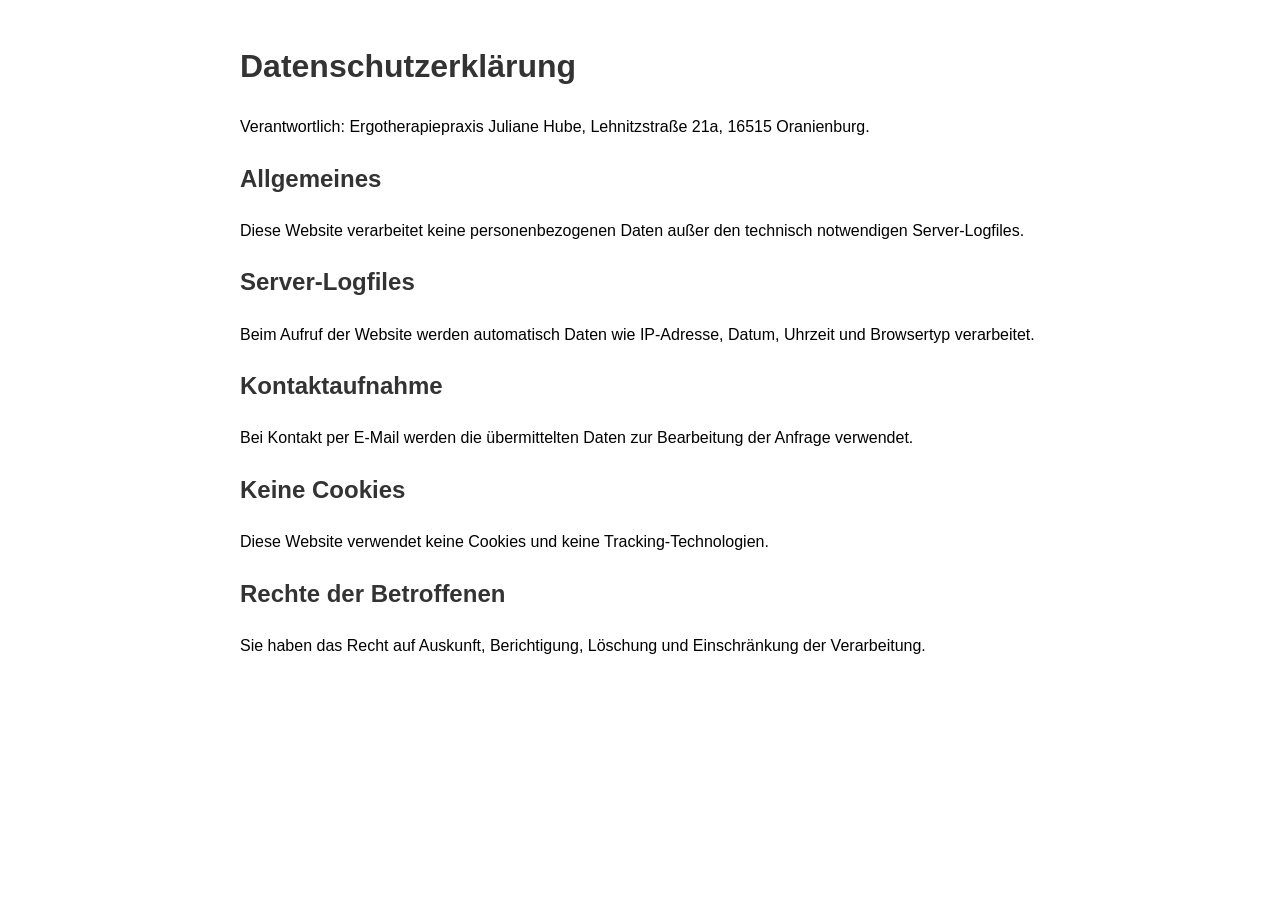
==== datenschutz.html @ e22d0649 "Create datenschutz.html" ====
<!DOCTYPE html>
<html lang="de">
<head>
  <meta charset="UTF-8">
  <title>Datenschutz</title>
  <link rel="stylesheet" href="css/style.css">
</head>
<body>

<h1>Datenschutzerklärung</h1>

<p>Verantwortlich: Ergotherapiepraxis Juliane Hube, Lehnitzstraße 21a, 16515 Oranienburg.</p>

<h2>Allgemeines</h2>
<p>Diese Website verarbeitet keine personenbezogenen Daten außer den technisch notwendigen Server-Logfiles.</p>

<h2>Server-Logfiles</h2>
<p>Beim Aufruf der Website werden automatisch Daten wie IP-Adresse, Datum, Uhrzeit und Browsertyp verarbeitet.</p>

<h2>Kontaktaufnahme</h2>
<p>Bei Kontakt per E-Mail werden die übermittelten Daten zur Bearbeitung der Anfrage verwendet.</p>

<h2>Keine Cookies</h2>
<p>Diese Website verwendet keine Cookies und keine Tracking-Technologien.</p>

<h2>Rechte der Betroffenen</h2>
<p>Sie haben das Recht auf Auskunft, Berichtigung, Löschung und Einschränkung der Verarbeitung.</p>

</body>
</html>
---- css/style.css ----
body {
  font-family: sans-serif;
  max-width: 800px;
  margin: auto;
  padding: 20px;
  line-height: 1.6;
}

header, nav, footer {
  margin-bottom: 20px;
}

nav a {
  margin-right: 15px;
  text-decoration: none;
  color: #0066aa;
}

h1, h2, h3 {
  color: #333;
}
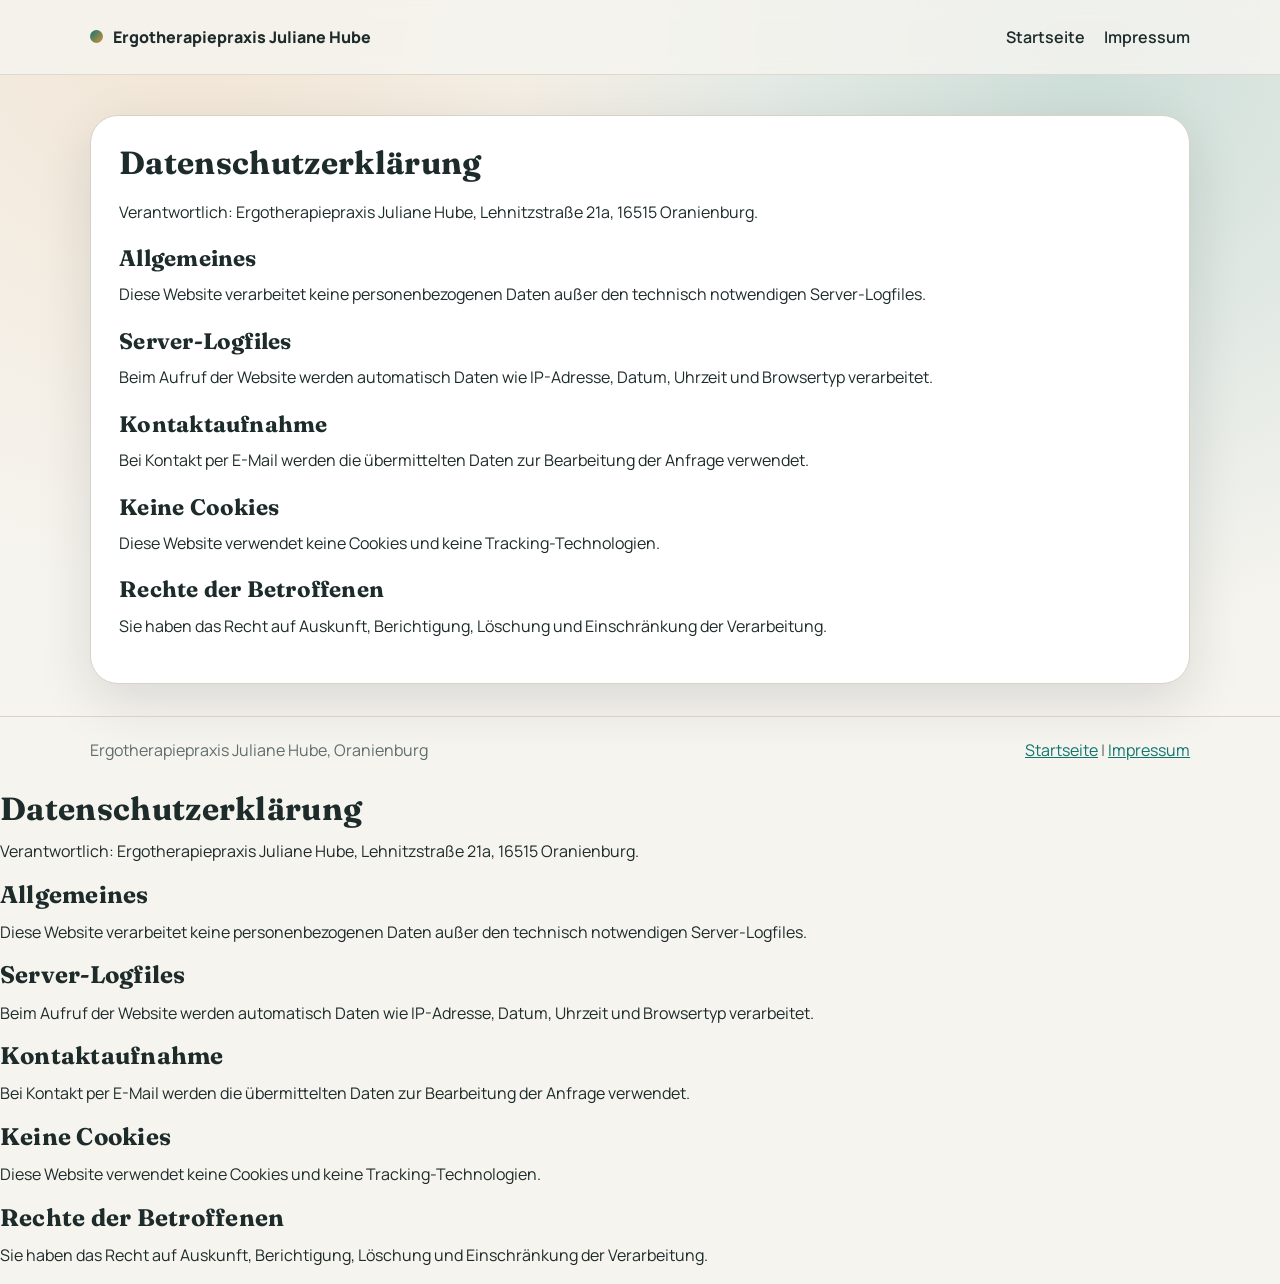
==== commit fe364d69: "Update datenschutz.html" ====
--- a/datenschutz.html
+++ b/datenschutz.html
@@ -1,3 +1,57 @@
+<!DOCTYPE html>
+<html lang="de">
+<head>
+  <meta charset="UTF-8">
+  <meta name="viewport" content="width=device-width, initial-scale=1.0">
+  <title>Datenschutz | Ergotherapiepraxis Juliane Hube</title>
+  <link rel="preconnect" href="https://fonts.googleapis.com">
+  <link rel="preconnect" href="https://fonts.gstatic.com" crossorigin>
+  <link href="https://fonts.googleapis.com/css2?family=Manrope:wght@400;500;600;700;800&family=Fraunces:opsz,wght@9..144,600;9..144,700&display=swap" rel="stylesheet">
+  <link rel="stylesheet" href="css/style.css">
+</head>
+<body class="legal-page">
+  <header class="site-header">
+    <div class="container nav-wrap">
+      <a class="brand" href="index.html" aria-label="Zur Startseite">
+        <span class="brand-dot" aria-hidden="true"></span>
+        <span>Ergotherapiepraxis Juliane Hube</span>
+      </a>
+      <nav class="main-nav" aria-label="Seitennavigation">
+        <a href="index.html">Startseite</a>
+        <a href="impressum.html">Impressum</a>
+      </nav>
+    </div>
+  </header>
+
+  <main class="container legal-main">
+    <h1>Datenschutzerklärung</h1>
+
+    <p>Verantwortlich: Ergotherapiepraxis Juliane Hube, Lehnitzstraße 21a, 16515 Oranienburg.</p>
+
+    <h2>Allgemeines</h2>
+    <p>Diese Website verarbeitet keine personenbezogenen Daten außer den technisch notwendigen Server-Logfiles.</p>
+
+    <h2>Server-Logfiles</h2>
+    <p>Beim Aufruf der Website werden automatisch Daten wie IP-Adresse, Datum, Uhrzeit und Browsertyp verarbeitet.</p>
+
+    <h2>Kontaktaufnahme</h2>
+    <p>Bei Kontakt per E-Mail werden die übermittelten Daten zur Bearbeitung der Anfrage verwendet.</p>
+
+    <h2>Keine Cookies</h2>
+    <p>Diese Website verwendet keine Cookies und keine Tracking-Technologien.</p>
+
+    <h2>Rechte der Betroffenen</h2>
+    <p>Sie haben das Recht auf Auskunft, Berichtigung, Löschung und Einschränkung der Verarbeitung.</p>
+  </main>
+
+  <footer class="site-footer">
+    <div class="container footer-inner">
+      <p>Ergotherapiepraxis Juliane Hube, Oranienburg</p>
+      <p><a href="index.html">Startseite</a> | <a href="impressum.html">Impressum</a></p>
+    </div>
+  </footer>
+</body>
+</html>
 <!DOCTYPE html>
 <html lang="de">
 <head>
--- a/css/style.css
+++ b/css/style.css
@@ -1,21 +1,416 @@
+:root {
+  --bg: #f6f4ef;
+  --surface: #ffffff;
+  --surface-alt: #f0ebe2;
+  --text: #1d2b2a;
+  --muted: #5f6d6b;
+  --primary: #0f766e;
+  --primary-strong: #0a5954;
+  --accent: #d78f3e;
+  --border: #d8d2c6;
+  --shadow: 0 18px 55px rgba(14, 28, 26, 0.12);
+  --radius-l: 28px;
+  --radius-m: 18px;
+}
+
+* {
+  box-sizing: border-box;
+}
+
+html {
+  scroll-behavior: smooth;
+}
+
 body {
-  font-family: sans-serif;
-  max-width: 800px;
-  margin: auto;
-  padding: 20px;
-  line-height: 1.6;
-}
-
-header, nav, footer {
-  margin-bottom: 20px;
-}
-
-nav a {
-  margin-right: 15px;
+  margin: 0;
+  color: var(--text);
+  font-family: "Manrope", "Segoe UI", sans-serif;
+  line-height: 1.65;
+  background:
+    radial-gradient(circle at 15% 0%, rgba(215, 143, 62, 0.15), transparent 35%),
+    radial-gradient(circle at 85% 5%, rgba(15, 118, 110, 0.18), transparent 35%),
+    var(--bg);
+}
+
+h1,
+h2,
+h3 {
+  font-family: "Fraunces", Georgia, serif;
+  letter-spacing: 0.01em;
+  margin: 0 0 0.6rem;
+  line-height: 1.2;
+}
+
+p {
+  margin: 0 0 1rem;
+}
+
+a {
+  color: var(--primary);
+}
+
+.container {
+  width: min(1100px, calc(100% - 2rem));
+  margin: 0 auto;
+}
+
+.bg-shape {
+  position: fixed;
+  z-index: -1;
+  border-radius: 50%;
+  filter: blur(1px);
+  opacity: 0.8;
+}
+
+.bg-shape-a {
+  width: 340px;
+  height: 340px;
+  top: -150px;
+  right: -100px;
+  background: linear-gradient(135deg, #d78f3e, #f6c27a);
+}
+
+.bg-shape-b {
+  width: 260px;
+  height: 260px;
+  bottom: 10%;
+  left: -120px;
+  background: linear-gradient(135deg, #0f766e, #42a59c);
+}
+
+.site-header {
+  position: sticky;
+  top: 0;
+  z-index: 20;
+  backdrop-filter: blur(8px);
+  background: rgba(246, 244, 239, 0.82);
+  border-bottom: 1px solid rgba(216, 210, 198, 0.8);
+}
+
+.nav-wrap {
+  min-height: 74px;
+  display: flex;
+  align-items: center;
+  justify-content: space-between;
+  gap: 1rem;
+}
+
+.brand {
+  display: inline-flex;
+  align-items: center;
+  gap: 0.6rem;
+  color: var(--text);
+  font-weight: 800;
   text-decoration: none;
-  color: #0066aa;
-}
-
-h1, h2, h3 {
-  color: #333;
-}
+}
+
+.brand-dot {
+  width: 13px;
+  height: 13px;
+  border-radius: 50%;
+  background: linear-gradient(135deg, var(--primary), var(--accent));
+}
+
+.main-nav {
+  display: flex;
+  gap: 1.2rem;
+}
+
+.main-nav a {
+  color: var(--text);
+  text-decoration: none;
+  font-weight: 600;
+  transition: color 160ms ease;
+}
+
+.main-nav a:hover,
+.main-nav a:focus-visible {
+  color: var(--primary);
+}
+
+.hero {
+  padding: 4.5rem 0 2.5rem;
+}
+
+.hero-grid {
+  display: grid;
+  grid-template-columns: 1.2fr 0.9fr;
+  gap: 2rem;
+  align-items: stretch;
+}
+
+.eyebrow {
+  margin: 0 0 0.7rem;
+  text-transform: uppercase;
+  font-size: 0.8rem;
+  letter-spacing: 0.18em;
+  color: var(--muted);
+  font-weight: 700;
+}
+
+.hero h1 {
+  font-size: clamp(2rem, 3.5vw, 3.4rem);
+}
+
+.lead {
+  font-size: 1.13rem;
+  color: #2f3f3d;
+  max-width: 60ch;
+}
+
+.hero-actions {
+  display: flex;
+  flex-wrap: wrap;
+  gap: 0.8rem;
+  margin-top: 1.6rem;
+}
+
+.btn {
+  display: inline-flex;
+  align-items: center;
+  justify-content: center;
+  text-decoration: none;
+  font-weight: 700;
+  padding: 0.78rem 1.2rem;
+  border-radius: 999px;
+  border: 1px solid transparent;
+}
+
+.btn-primary {
+  background: var(--primary);
+  color: #fff;
+}
+
+.btn-primary:hover,
+.btn-primary:focus-visible {
+  background: var(--primary-strong);
+}
+
+.btn-secondary {
+  color: var(--text);
+  border-color: var(--border);
+  background: rgba(255, 255, 255, 0.6);
+}
+
+.hero-card {
+  background: linear-gradient(145deg, #0f766e, #1b8c83);
+  color: #f6fffd;
+  border-radius: var(--radius-l);
+  padding: 1.5rem;
+  box-shadow: var(--shadow);
+}
+
+.hero-card h2 {
+  font-size: 1.55rem;
+}
+
+.hero-card a,
+.hero-card .contact-mail {
+  color: #fce8cf;
+}
+
+.contact-mail {
+  cursor: pointer;
+  text-decoration: underline;
+  text-decoration-thickness: 1.5px;
+  text-underline-offset: 3px;
+}
+
+.section {
+  padding: 2.6rem 0;
+}
+
+.section-alt {
+  background: rgba(255, 255, 255, 0.55);
+  border-block: 1px solid var(--border);
+}
+
+.cards {
+  margin-top: 1.2rem;
+  display: grid;
+  grid-template-columns: repeat(3, minmax(0, 1fr));
+  gap: 1rem;
+}
+
+.card {
+  background: var(--surface);
+  border: 1px solid var(--border);
+  border-radius: var(--radius-m);
+  padding: 1.1rem;
+  box-shadow: 0 12px 28px rgba(20, 28, 27, 0.06);
+}
+
+.split {
+  display: grid;
+  gap: 1.4rem;
+  grid-template-columns: 1.2fr 0.8fr;
+  align-items: start;
+}
+
+.info-block {
+  background: var(--surface);
+  border: 1px solid var(--border);
+  border-radius: var(--radius-m);
+  padding: 1.15rem;
+}
+
+.contact-panel {
+  background: var(--surface-alt);
+  border: 1px solid var(--border);
+  border-radius: var(--radius-l);
+  padding: clamp(1.2rem, 2.3vw, 1.8rem);
+}
+
+.contact-grid {
+  margin-top: 1rem;
+  display: grid;
+  grid-template-columns: repeat(2, minmax(0, 1fr));
+  gap: 0.8rem;
+}
+
+.contact-item {
+  text-decoration: none;
+  background: #fff;
+  border: 1px solid var(--border);
+  border-radius: 14px;
+  padding: 0.9rem 1rem;
+  color: var(--text);
+  display: grid;
+  gap: 0.1rem;
+}
+
+.contact-item .label {
+  font-size: 0.8rem;
+  text-transform: uppercase;
+  letter-spacing: 0.09em;
+  color: var(--muted);
+  font-weight: 700;
+}
+
+.contact-item .value {
+  font-weight: 700;
+}
+
+.contact-item:hover,
+.contact-item:focus-visible {
+  border-color: #bda77e;
+}
+
+.static-item {
+  pointer-events: none;
+}
+
+.site-footer {
+  border-top: 1px solid var(--border);
+  padding: 1.2rem 0 1.7rem;
+  margin-top: 1.7rem;
+}
+
+.footer-inner {
+  display: flex;
+  justify-content: space-between;
+  align-items: center;
+  gap: 0.9rem;
+  flex-wrap: wrap;
+}
+
+.footer-inner p {
+  margin: 0;
+  color: var(--muted);
+}
+
+.legal-page {
+  min-height: 100vh;
+}
+
+.legal-main {
+  background: var(--surface);
+  border: 1px solid var(--border);
+  border-radius: var(--radius-l);
+  margin-top: 2.5rem;
+  margin-bottom: 2rem;
+  padding: clamp(1.1rem, 2.2vw, 1.8rem);
+  box-shadow: var(--shadow);
+}
+
+.legal-main h1 {
+  margin-bottom: 1rem;
+}
+
+.legal-main h2 {
+  margin-top: 1.25rem;
+  font-size: 1.4rem;
+}
+
+.legal-main a {
+  color: var(--primary);
+}
+
+@media (prefers-reduced-motion: no-preference) {
+  .hero-copy,
+  .hero-card,
+  .cards .card,
+  .contact-panel {
+    animation: fade-up 650ms ease both;
+  }
+
+  .hero-card {
+    animation-delay: 130ms;
+  }
+
+  .cards .card:nth-child(2) {
+    animation-delay: 140ms;
+  }
+
+  .cards .card:nth-child(3) {
+    animation-delay: 220ms;
+  }
+}
+
+@keyframes fade-up {
+  from {
+    opacity: 0;
+    transform: translateY(16px);
+  }
+  to {
+    opacity: 1;
+    transform: translateY(0);
+  }
+}
+
+@media (max-width: 920px) {
+  .hero-grid,
+  .split,
+  .cards,
+  .contact-grid {
+    grid-template-columns: 1fr;
+  }
+
+  .hero {
+    padding-top: 3.2rem;
+  }
+
+  .main-nav {
+    gap: 0.7rem;
+    flex-wrap: wrap;
+    justify-content: flex-end;
+  }
+}
+
+@media (max-width: 560px) {
+  .nav-wrap {
+    min-height: 66px;
+  }
+
+  .brand {
+    font-size: 0.95rem;
+  }
+
+  .main-nav {
+    font-size: 0.92rem;
+  }
+
+  .hero h1 {
+    font-size: clamp(1.9rem, 7.6vw, 2.4rem);
+  }
+}
--- a/css/style.css
+++ b/css/style.css
@@ -1,21 +1,416 @@
+:root {
+  --bg: #f6f4ef;
+  --surface: #ffffff;
+  --surface-alt: #f0ebe2;
+  --text: #1d2b2a;
+  --muted: #5f6d6b;
+  --primary: #0f766e;
+  --primary-strong: #0a5954;
+  --accent: #d78f3e;
+  --border: #d8d2c6;
+  --shadow: 0 18px 55px rgba(14, 28, 26, 0.12);
+  --radius-l: 28px;
+  --radius-m: 18px;
+}
+
+* {
+  box-sizing: border-box;
+}
+
+html {
+  scroll-behavior: smooth;
+}
+
 body {
-  font-family: sans-serif;
-  max-width: 800px;
-  margin: auto;
-  padding: 20px;
-  line-height: 1.6;
-}
-
-header, nav, footer {
-  margin-bottom: 20px;
-}
-
-nav a {
-  margin-right: 15px;
+  margin: 0;
+  color: var(--text);
+  font-family: "Manrope", "Segoe UI", sans-serif;
+  line-height: 1.65;
+  background:
+    radial-gradient(circle at 15% 0%, rgba(215, 143, 62, 0.15), transparent 35%),
+    radial-gradient(circle at 85% 5%, rgba(15, 118, 110, 0.18), transparent 35%),
+    var(--bg);
+}
+
+h1,
+h2,
+h3 {
+  font-family: "Fraunces", Georgia, serif;
+  letter-spacing: 0.01em;
+  margin: 0 0 0.6rem;
+  line-height: 1.2;
+}
+
+p {
+  margin: 0 0 1rem;
+}
+
+a {
+  color: var(--primary);
+}
+
+.container {
+  width: min(1100px, calc(100% - 2rem));
+  margin: 0 auto;
+}
+
+.bg-shape {
+  position: fixed;
+  z-index: -1;
+  border-radius: 50%;
+  filter: blur(1px);
+  opacity: 0.8;
+}
+
+.bg-shape-a {
+  width: 340px;
+  height: 340px;
+  top: -150px;
+  right: -100px;
+  background: linear-gradient(135deg, #d78f3e, #f6c27a);
+}
+
+.bg-shape-b {
+  width: 260px;
+  height: 260px;
+  bottom: 10%;
+  left: -120px;
+  background: linear-gradient(135deg, #0f766e, #42a59c);
+}
+
+.site-header {
+  position: sticky;
+  top: 0;
+  z-index: 20;
+  backdrop-filter: blur(8px);
+  background: rgba(246, 244, 239, 0.82);
+  border-bottom: 1px solid rgba(216, 210, 198, 0.8);
+}
+
+.nav-wrap {
+  min-height: 74px;
+  display: flex;
+  align-items: center;
+  justify-content: space-between;
+  gap: 1rem;
+}
+
+.brand {
+  display: inline-flex;
+  align-items: center;
+  gap: 0.6rem;
+  color: var(--text);
+  font-weight: 800;
   text-decoration: none;
-  color: #0066aa;
-}
-
-h1, h2, h3 {
-  color: #333;
-}
+}
+
+.brand-dot {
+  width: 13px;
+  height: 13px;
+  border-radius: 50%;
+  background: linear-gradient(135deg, var(--primary), var(--accent));
+}
+
+.main-nav {
+  display: flex;
+  gap: 1.2rem;
+}
+
+.main-nav a {
+  color: var(--text);
+  text-decoration: none;
+  font-weight: 600;
+  transition: color 160ms ease;
+}
+
+.main-nav a:hover,
+.main-nav a:focus-visible {
+  color: var(--primary);
+}
+
+.hero {
+  padding: 4.5rem 0 2.5rem;
+}
+
+.hero-grid {
+  display: grid;
+  grid-template-columns: 1.2fr 0.9fr;
+  gap: 2rem;
+  align-items: stretch;
+}
+
+.eyebrow {
+  margin: 0 0 0.7rem;
+  text-transform: uppercase;
+  font-size: 0.8rem;
+  letter-spacing: 0.18em;
+  color: var(--muted);
+  font-weight: 700;
+}
+
+.hero h1 {
+  font-size: clamp(2rem, 3.5vw, 3.4rem);
+}
+
+.lead {
+  font-size: 1.13rem;
+  color: #2f3f3d;
+  max-width: 60ch;
+}
+
+.hero-actions {
+  display: flex;
+  flex-wrap: wrap;
+  gap: 0.8rem;
+  margin-top: 1.6rem;
+}
+
+.btn {
+  display: inline-flex;
+  align-items: center;
+  justify-content: center;
+  text-decoration: none;
+  font-weight: 700;
+  padding: 0.78rem 1.2rem;
+  border-radius: 999px;
+  border: 1px solid transparent;
+}
+
+.btn-primary {
+  background: var(--primary);
+  color: #fff;
+}
+
+.btn-primary:hover,
+.btn-primary:focus-visible {
+  background: var(--primary-strong);
+}
+
+.btn-secondary {
+  color: var(--text);
+  border-color: var(--border);
+  background: rgba(255, 255, 255, 0.6);
+}
+
+.hero-card {
+  background: linear-gradient(145deg, #0f766e, #1b8c83);
+  color: #f6fffd;
+  border-radius: var(--radius-l);
+  padding: 1.5rem;
+  box-shadow: var(--shadow);
+}
+
+.hero-card h2 {
+  font-size: 1.55rem;
+}
+
+.hero-card a,
+.hero-card .contact-mail {
+  color: #fce8cf;
+}
+
+.contact-mail {
+  cursor: pointer;
+  text-decoration: underline;
+  text-decoration-thickness: 1.5px;
+  text-underline-offset: 3px;
+}
+
+.section {
+  padding: 2.6rem 0;
+}
+
+.section-alt {
+  background: rgba(255, 255, 255, 0.55);
+  border-block: 1px solid var(--border);
+}
+
+.cards {
+  margin-top: 1.2rem;
+  display: grid;
+  grid-template-columns: repeat(3, minmax(0, 1fr));
+  gap: 1rem;
+}
+
+.card {
+  background: var(--surface);
+  border: 1px solid var(--border);
+  border-radius: var(--radius-m);
+  padding: 1.1rem;
+  box-shadow: 0 12px 28px rgba(20, 28, 27, 0.06);
+}
+
+.split {
+  display: grid;
+  gap: 1.4rem;
+  grid-template-columns: 1.2fr 0.8fr;
+  align-items: start;
+}
+
+.info-block {
+  background: var(--surface);
+  border: 1px solid var(--border);
+  border-radius: var(--radius-m);
+  padding: 1.15rem;
+}
+
+.contact-panel {
+  background: var(--surface-alt);
+  border: 1px solid var(--border);
+  border-radius: var(--radius-l);
+  padding: clamp(1.2rem, 2.3vw, 1.8rem);
+}
+
+.contact-grid {
+  margin-top: 1rem;
+  display: grid;
+  grid-template-columns: repeat(2, minmax(0, 1fr));
+  gap: 0.8rem;
+}
+
+.contact-item {
+  text-decoration: none;
+  background: #fff;
+  border: 1px solid var(--border);
+  border-radius: 14px;
+  padding: 0.9rem 1rem;
+  color: var(--text);
+  display: grid;
+  gap: 0.1rem;
+}
+
+.contact-item .label {
+  font-size: 0.8rem;
+  text-transform: uppercase;
+  letter-spacing: 0.09em;
+  color: var(--muted);
+  font-weight: 700;
+}
+
+.contact-item .value {
+  font-weight: 700;
+}
+
+.contact-item:hover,
+.contact-item:focus-visible {
+  border-color: #bda77e;
+}
+
+.static-item {
+  pointer-events: none;
+}
+
+.site-footer {
+  border-top: 1px solid var(--border);
+  padding: 1.2rem 0 1.7rem;
+  margin-top: 1.7rem;
+}
+
+.footer-inner {
+  display: flex;
+  justify-content: space-between;
+  align-items: center;
+  gap: 0.9rem;
+  flex-wrap: wrap;
+}
+
+.footer-inner p {
+  margin: 0;
+  color: var(--muted);
+}
+
+.legal-page {
+  min-height: 100vh;
+}
+
+.legal-main {
+  background: var(--surface);
+  border: 1px solid var(--border);
+  border-radius: var(--radius-l);
+  margin-top: 2.5rem;
+  margin-bottom: 2rem;
+  padding: clamp(1.1rem, 2.2vw, 1.8rem);
+  box-shadow: var(--shadow);
+}
+
+.legal-main h1 {
+  margin-bottom: 1rem;
+}
+
+.legal-main h2 {
+  margin-top: 1.25rem;
+  font-size: 1.4rem;
+}
+
+.legal-main a {
+  color: var(--primary);
+}
+
+@media (prefers-reduced-motion: no-preference) {
+  .hero-copy,
+  .hero-card,
+  .cards .card,
+  .contact-panel {
+    animation: fade-up 650ms ease both;
+  }
+
+  .hero-card {
+    animation-delay: 130ms;
+  }
+
+  .cards .card:nth-child(2) {
+    animation-delay: 140ms;
+  }
+
+  .cards .card:nth-child(3) {
+    animation-delay: 220ms;
+  }
+}
+
+@keyframes fade-up {
+  from {
+    opacity: 0;
+    transform: translateY(16px);
+  }
+  to {
+    opacity: 1;
+    transform: translateY(0);
+  }
+}
+
+@media (max-width: 920px) {
+  .hero-grid,
+  .split,
+  .cards,
+  .contact-grid {
+    grid-template-columns: 1fr;
+  }
+
+  .hero {
+    padding-top: 3.2rem;
+  }
+
+  .main-nav {
+    gap: 0.7rem;
+    flex-wrap: wrap;
+    justify-content: flex-end;
+  }
+}
+
+@media (max-width: 560px) {
+  .nav-wrap {
+    min-height: 66px;
+  }
+
+  .brand {
+    font-size: 0.95rem;
+  }
+
+  .main-nav {
+    font-size: 0.92rem;
+  }
+
+  .hero h1 {
+    font-size: clamp(1.9rem, 7.6vw, 2.4rem);
+  }
+}
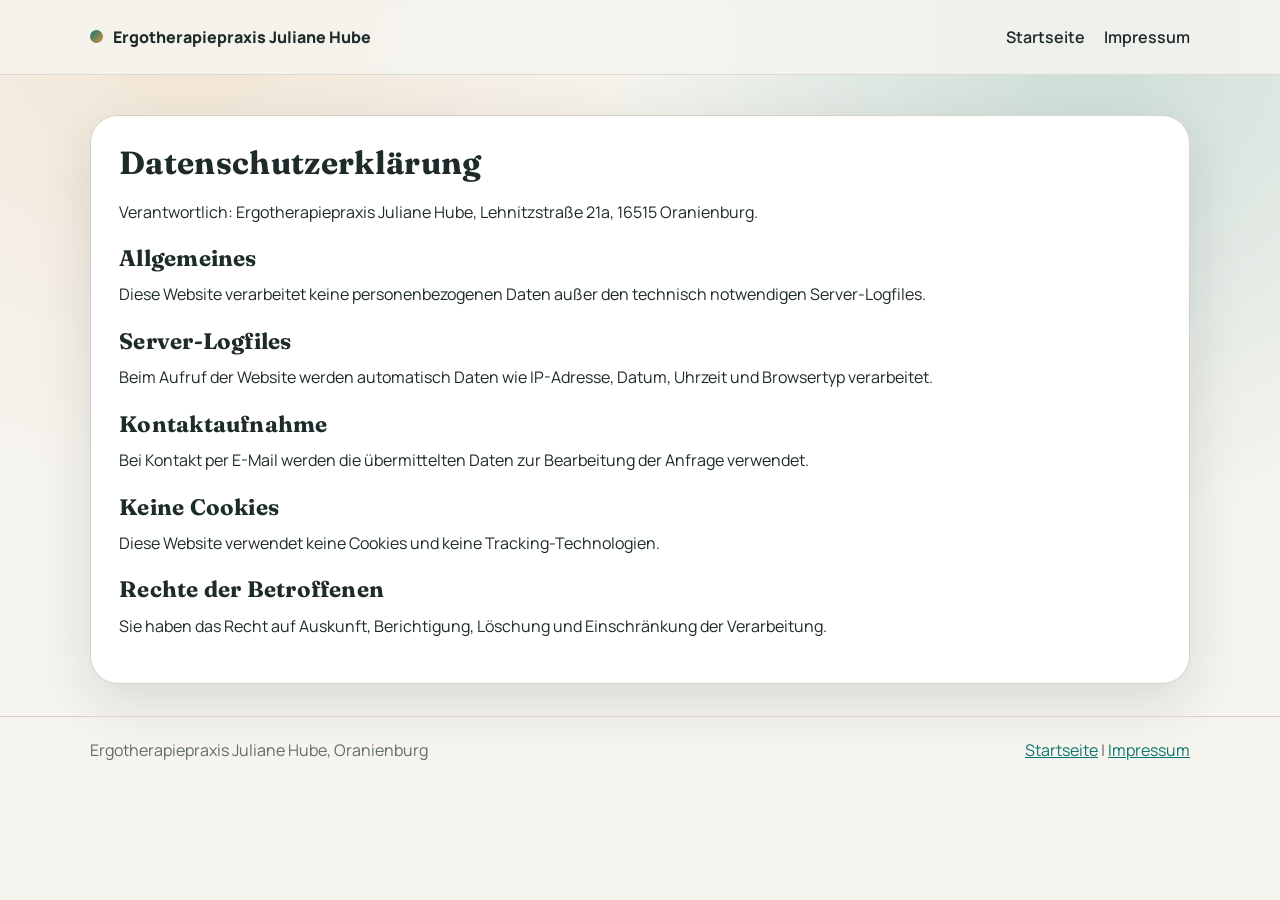
==== commit 507b0472: "Update datenschutz.html" ====
--- a/datenschutz.html
+++ b/datenschutz.html
@@ -52,33 +52,3 @@
   </footer>
 </body>
 </html>
-<!DOCTYPE html>
-<html lang="de">
-<head>
-  <meta charset="UTF-8">
-  <title>Datenschutz</title>
-  <link rel="stylesheet" href="css/style.css">
-</head>
-<body>
-
-<h1>Datenschutzerklärung</h1>
-
-<p>Verantwortlich: Ergotherapiepraxis Juliane Hube, Lehnitzstraße 21a, 16515 Oranienburg.</p>
-
-<h2>Allgemeines</h2>
-<p>Diese Website verarbeitet keine personenbezogenen Daten außer den technisch notwendigen Server-Logfiles.</p>
-
-<h2>Server-Logfiles</h2>
-<p>Beim Aufruf der Website werden automatisch Daten wie IP-Adresse, Datum, Uhrzeit und Browsertyp verarbeitet.</p>
-
-<h2>Kontaktaufnahme</h2>
-<p>Bei Kontakt per E-Mail werden die übermittelten Daten zur Bearbeitung der Anfrage verwendet.</p>
-
-<h2>Keine Cookies</h2>
-<p>Diese Website verwendet keine Cookies und keine Tracking-Technologien.</p>
-
-<h2>Rechte der Betroffenen</h2>
-<p>Sie haben das Recht auf Auskunft, Berichtigung, Löschung und Einschränkung der Verarbeitung.</p>
-
-</body>
-</html>
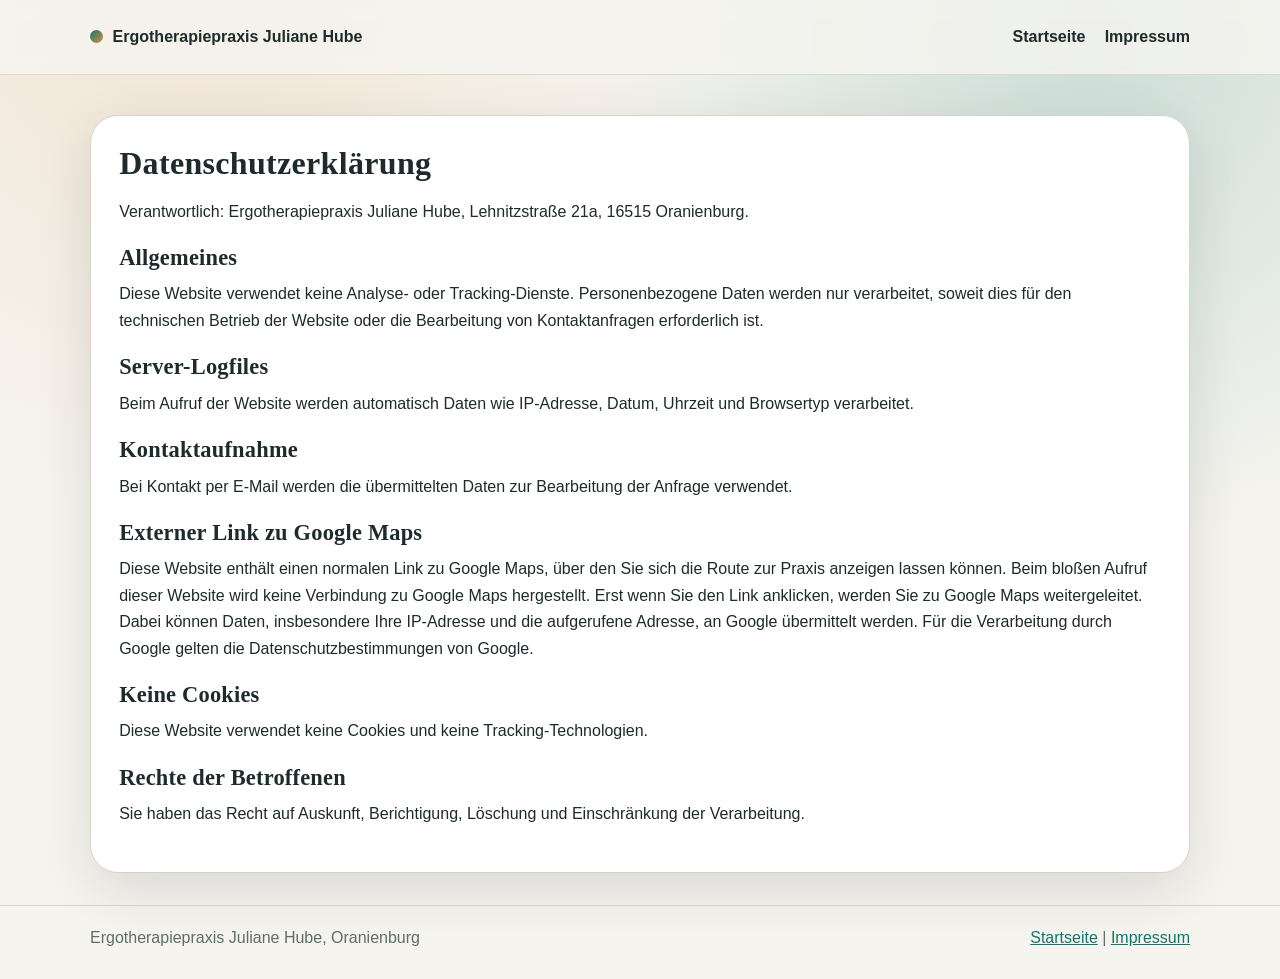
==== commit 24baa84b: "Update datenschutz.html" ====
--- a/datenschutz.html
+++ b/datenschutz.html
@@ -4,9 +4,6 @@
   <meta charset="UTF-8">
   <meta name="viewport" content="width=device-width, initial-scale=1.0">
   <title>Datenschutz | Ergotherapiepraxis Juliane Hube</title>
-  <link rel="preconnect" href="https://fonts.googleapis.com">
-  <link rel="preconnect" href="https://fonts.gstatic.com" crossorigin>
-  <link href="https://fonts.googleapis.com/css2?family=Manrope:wght@400;500;600;700;800&family=Fraunces:opsz,wght@9..144,600;9..144,700&display=swap" rel="stylesheet">
   <link rel="stylesheet" href="css/style.css">
 </head>
 <body class="legal-page">
@@ -14,7 +11,8 @@
     <div class="container nav-wrap">
       <a class="brand" href="index.html" aria-label="Zur Startseite">
         <span class="brand-dot" aria-hidden="true"></span>
-        <span>Ergotherapiepraxis Juliane Hube</span>
+        <span class="brand-name brand-name-long">Ergotherapiepraxis Juliane Hube</span>
+        <span class="brand-name brand-name-short" aria-hidden="true">Ergotherapiepraxis Hube</span>
       </a>
       <nav class="main-nav" aria-label="Seitennavigation">
         <a href="index.html">Startseite</a>
@@ -29,13 +27,16 @@
     <p>Verantwortlich: Ergotherapiepraxis Juliane Hube, Lehnitzstraße 21a, 16515 Oranienburg.</p>
 
     <h2>Allgemeines</h2>
-    <p>Diese Website verarbeitet keine personenbezogenen Daten außer den technisch notwendigen Server-Logfiles.</p>
+    <p>Diese Website verwendet keine Analyse- oder Tracking-Dienste. Personenbezogene Daten werden nur verarbeitet, soweit dies für den technischen Betrieb der Website oder die Bearbeitung von Kontaktanfragen erforderlich ist.</p>
 
     <h2>Server-Logfiles</h2>
     <p>Beim Aufruf der Website werden automatisch Daten wie IP-Adresse, Datum, Uhrzeit und Browsertyp verarbeitet.</p>
 
     <h2>Kontaktaufnahme</h2>
     <p>Bei Kontakt per E-Mail werden die übermittelten Daten zur Bearbeitung der Anfrage verwendet.</p>
+
+    <h2>Externer Link zu Google Maps</h2>
+    <p>Diese Website enthält einen normalen Link zu Google Maps, über den Sie sich die Route zur Praxis anzeigen lassen können. Beim bloßen Aufruf dieser Website wird keine Verbindung zu Google Maps hergestellt. Erst wenn Sie den Link anklicken, werden Sie zu Google Maps weitergeleitet. Dabei können Daten, insbesondere Ihre IP-Adresse und die aufgerufene Adresse, an Google übermittelt werden. Für die Verarbeitung durch Google gelten die Datenschutzbestimmungen von Google.</p>
 
     <h2>Keine Cookies</h2>
     <p>Diese Website verwendet keine Cookies und keine Tracking-Technologien.</p>
--- a/css/style.css
+++ b/css/style.css
@@ -13,6 +13,22 @@
   --radius-m: 18px;
 }
 
+@font-face {
+  font-family: "Manrope";
+  src: url("../fonts/manrope-latin.woff2") format("woff2");
+  font-style: normal;
+  font-weight: 400 800;
+  font-display: swap;
+}
+
+@font-face {
+  font-family: "Fraunces";
+  src: url("../fonts/fraunces-latin.woff2") format("woff2");
+  font-style: normal;
+  font-weight: 600 700;
+  font-display: swap;
+}
+
 * {
   box-sizing: border-box;
 }
@@ -104,6 +120,10 @@
   text-decoration: none;
 }
 
+.brand-name-short {
+  display: none;
+}
+
 .brand-dot {
   width: 13px;
   height: 13px;
@@ -126,6 +146,11 @@
 .main-nav a:hover,
 .main-nav a:focus-visible {
   color: var(--primary);
+}
+
+.main-nav-home a:last-child {
+  color: var(--primary-strong);
+  border-bottom: 2px solid var(--accent);
 }
 
 .hero {
@@ -399,15 +424,45 @@
 
 @media (max-width: 560px) {
   .nav-wrap {
-    min-height: 66px;
+    min-height: 0;
+    padding-top: 0.75rem;
+    padding-bottom: 0.7rem;
+    display: grid;
+    grid-template-columns: minmax(0, 1fr);
+    gap: 0.6rem;
+    justify-items: stretch;
   }
 
   .brand {
     font-size: 0.95rem;
+    justify-self: start;
   }
 
   .main-nav {
+    width: 100%;
     font-size: 0.92rem;
+    gap: 0.35rem;
+    justify-content: space-between;
+    align-items: center;
+  }
+
+  .brand-name-long {
+    display: none;
+  }
+
+  .brand-name-short {
+    display: inline;
+  }
+
+  .main-nav a {
+    padding: 0.2rem 0.35rem;
+  }
+
+  .main-nav-home a:last-child {
+    padding: 0.35rem 0.7rem;
+    border: 1px solid var(--accent);
+    border-radius: 999px;
+    background: rgba(255, 255, 255, 0.7);
   }
 
   .hero h1 {
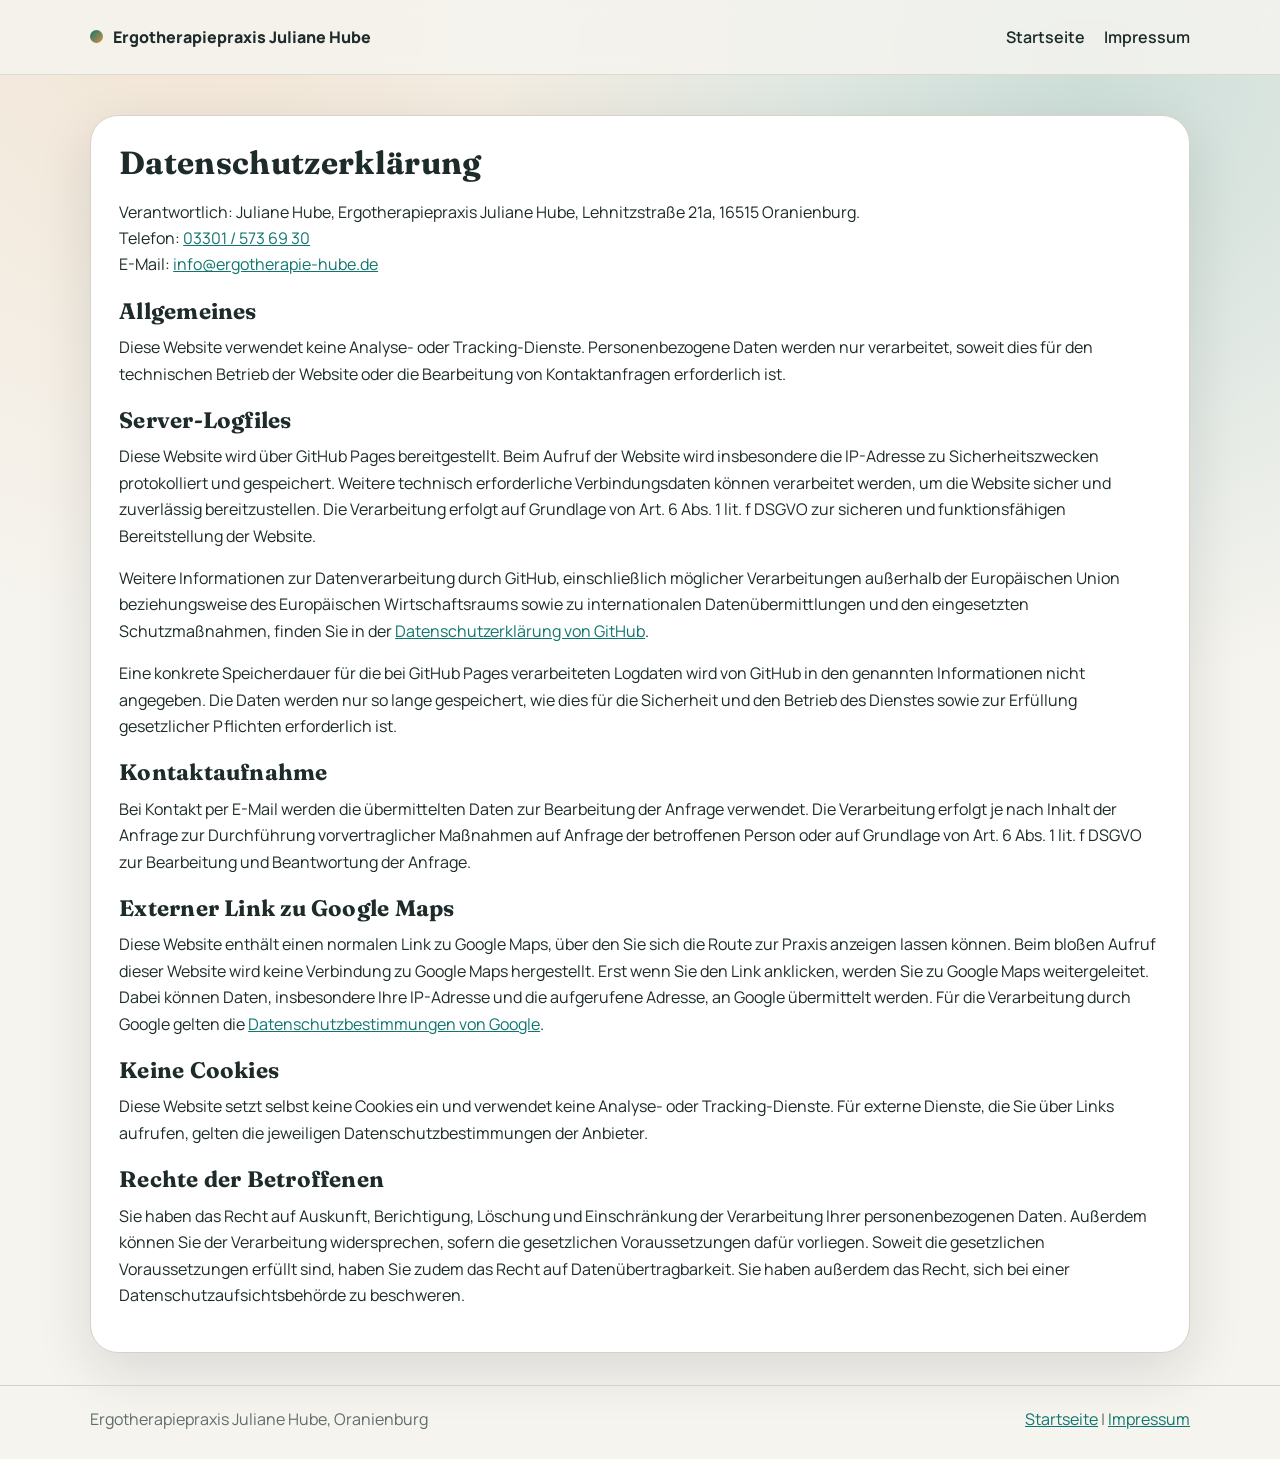
==== commit 5b4f310c: "Update datenschutz.html" ====
--- a/datenschutz.html
+++ b/datenschutz.html
@@ -24,25 +24,27 @@
   <main class="container legal-main">
     <h1>Datenschutzerklärung</h1>
 
-    <p>Verantwortlich: Ergotherapiepraxis Juliane Hube, Lehnitzstraße 21a, 16515 Oranienburg.</p>
+    <p>Verantwortlich: Juliane Hube, Ergotherapiepraxis Juliane Hube, Lehnitzstraße 21a, 16515 Oranienburg.<br>Telefon: <a href="tel:+4933015736930">03301 / 573 69 30</a><br>E-Mail: <a href="mailto:info@ergotherapie-hube.de">info@ergotherapie-hube.de</a></p>
 
     <h2>Allgemeines</h2>
     <p>Diese Website verwendet keine Analyse- oder Tracking-Dienste. Personenbezogene Daten werden nur verarbeitet, soweit dies für den technischen Betrieb der Website oder die Bearbeitung von Kontaktanfragen erforderlich ist.</p>
 
     <h2>Server-Logfiles</h2>
-    <p>Beim Aufruf der Website werden automatisch Daten wie IP-Adresse, Datum, Uhrzeit und Browsertyp verarbeitet.</p>
+    <p>Diese Website wird über GitHub Pages bereitgestellt. Beim Aufruf der Website wird insbesondere die IP-Adresse zu Sicherheitszwecken protokolliert und gespeichert. Weitere technisch erforderliche Verbindungsdaten können verarbeitet werden, um die Website sicher und zuverlässig bereitzustellen. Die Verarbeitung erfolgt auf Grundlage von Art. 6 Abs. 1 lit. f DSGVO zur sicheren und funktionsfähigen Bereitstellung der Website.</p>
+    <p>Weitere Informationen zur Datenverarbeitung durch GitHub, einschließlich möglicher Verarbeitungen außerhalb der Europäischen Union beziehungsweise des Europäischen Wirtschaftsraums sowie zu internationalen Datenübermittlungen und den eingesetzten Schutzmaßnahmen, finden Sie in der <a href="https://docs.github.com/de/site-policy/privacy-policies/github-privacy-statement">Datenschutzerklärung von GitHub</a>.</p>
+    <p>Eine konkrete Speicherdauer für die bei GitHub Pages verarbeiteten Logdaten wird von GitHub in den genannten Informationen nicht angegeben. Die Daten werden nur so lange gespeichert, wie dies für die Sicherheit und den Betrieb des Dienstes sowie zur Erfüllung gesetzlicher Pflichten erforderlich ist.</p>
 
     <h2>Kontaktaufnahme</h2>
-    <p>Bei Kontakt per E-Mail werden die übermittelten Daten zur Bearbeitung der Anfrage verwendet.</p>
+    <p>Bei Kontakt per E-Mail werden die übermittelten Daten zur Bearbeitung der Anfrage verwendet. Die Verarbeitung erfolgt je nach Inhalt der Anfrage zur Durchführung vorvertraglicher Maßnahmen auf Anfrage der betroffenen Person oder auf Grundlage von Art. 6 Abs. 1 lit. f DSGVO zur Bearbeitung und Beantwortung der Anfrage.</p>
 
     <h2>Externer Link zu Google Maps</h2>
-    <p>Diese Website enthält einen normalen Link zu Google Maps, über den Sie sich die Route zur Praxis anzeigen lassen können. Beim bloßen Aufruf dieser Website wird keine Verbindung zu Google Maps hergestellt. Erst wenn Sie den Link anklicken, werden Sie zu Google Maps weitergeleitet. Dabei können Daten, insbesondere Ihre IP-Adresse und die aufgerufene Adresse, an Google übermittelt werden. Für die Verarbeitung durch Google gelten die Datenschutzbestimmungen von Google.</p>
+    <p>Diese Website enthält einen normalen Link zu Google Maps, über den Sie sich die Route zur Praxis anzeigen lassen können. Beim bloßen Aufruf dieser Website wird keine Verbindung zu Google Maps hergestellt. Erst wenn Sie den Link anklicken, werden Sie zu Google Maps weitergeleitet. Dabei können Daten, insbesondere Ihre IP-Adresse und die aufgerufene Adresse, an Google übermittelt werden. Für die Verarbeitung durch Google gelten die <a href="https://policies.google.com/privacy?hl=de">Datenschutzbestimmungen von Google</a>.</p>
 
     <h2>Keine Cookies</h2>
-    <p>Diese Website verwendet keine Cookies und keine Tracking-Technologien.</p>
+    <p>Diese Website setzt selbst keine Cookies ein und verwendet keine Analyse- oder Tracking-Dienste. Für externe Dienste, die Sie über Links aufrufen, gelten die jeweiligen Datenschutzbestimmungen der Anbieter.</p>
 
     <h2>Rechte der Betroffenen</h2>
-    <p>Sie haben das Recht auf Auskunft, Berichtigung, Löschung und Einschränkung der Verarbeitung.</p>
+    <p>Sie haben das Recht auf Auskunft, Berichtigung, Löschung und Einschränkung der Verarbeitung Ihrer personenbezogenen Daten. Außerdem können Sie der Verarbeitung widersprechen, sofern die gesetzlichen Voraussetzungen dafür vorliegen. Soweit die gesetzlichen Voraussetzungen erfüllt sind, haben Sie zudem das Recht auf Datenübertragbarkeit. Sie haben außerdem das Recht, sich bei einer Datenschutzaufsichtsbehörde zu beschweren.</p>
   </main>
 
   <footer class="site-footer">
